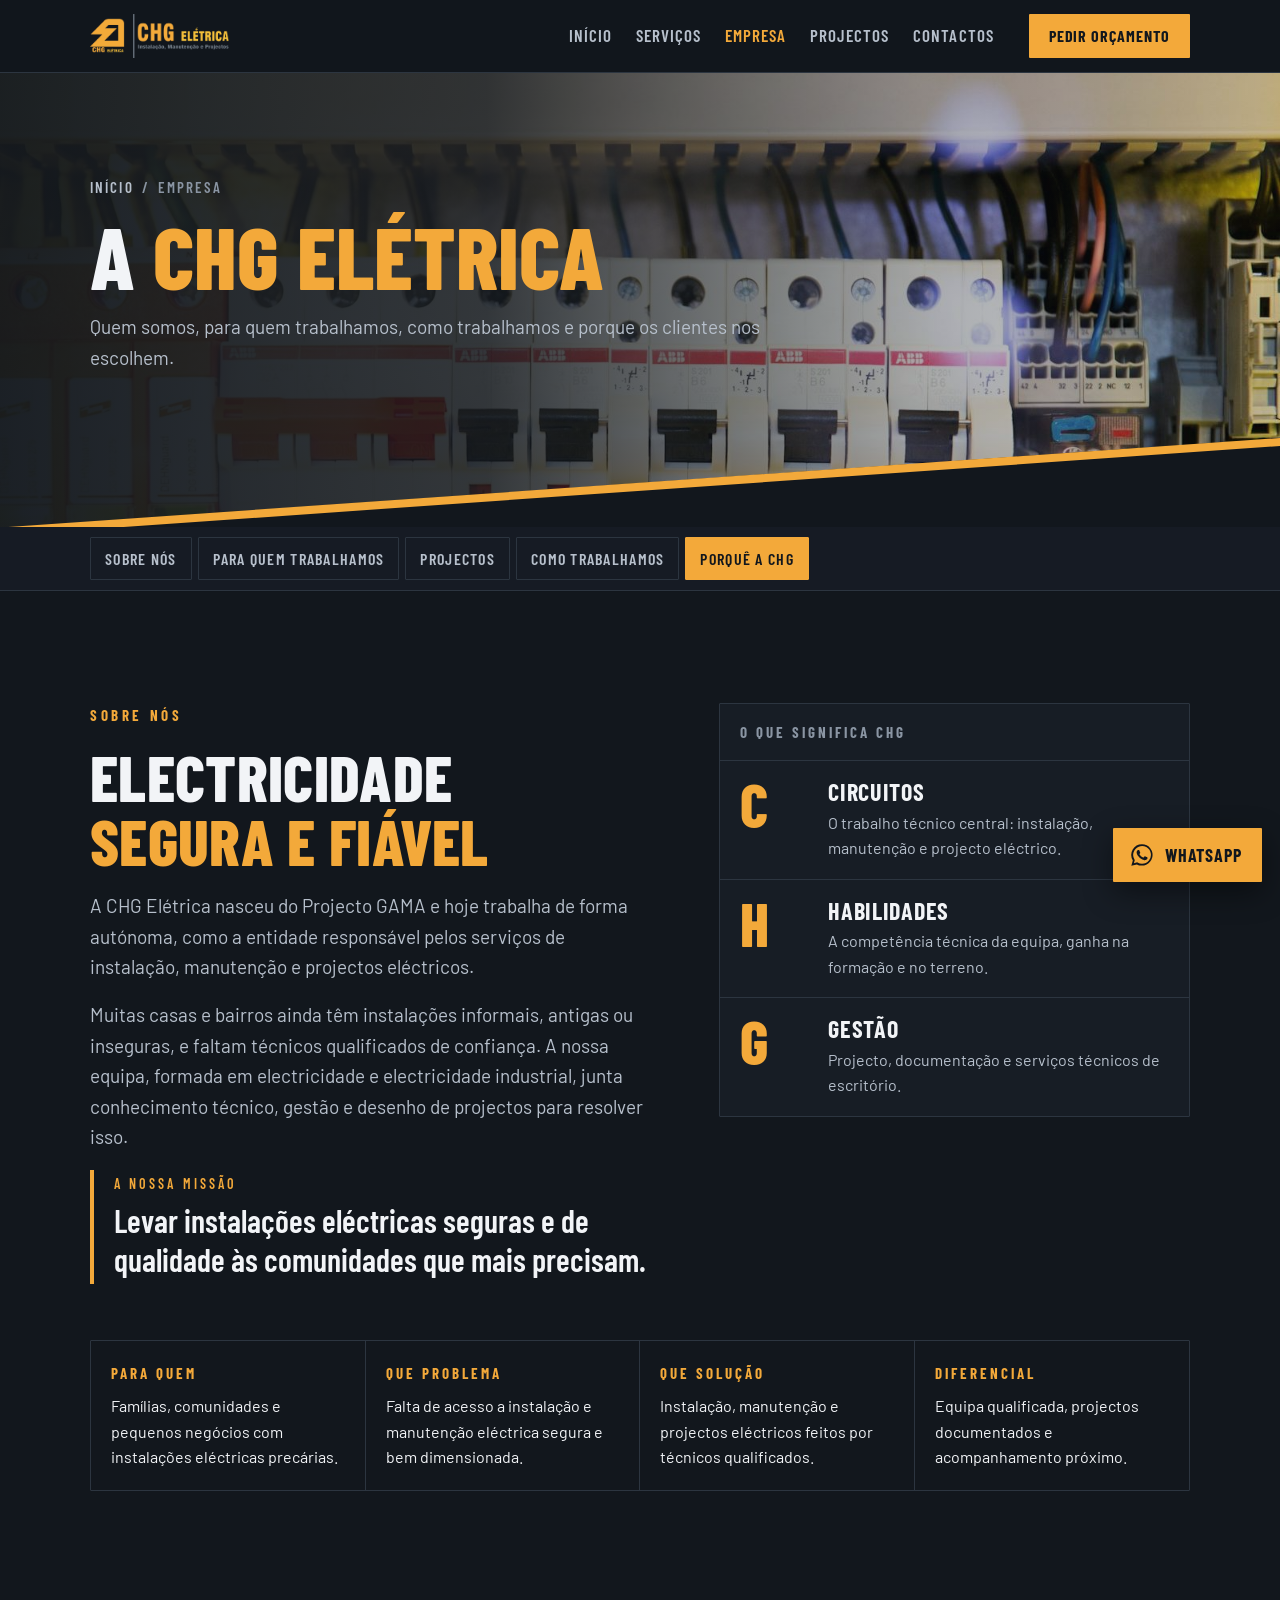
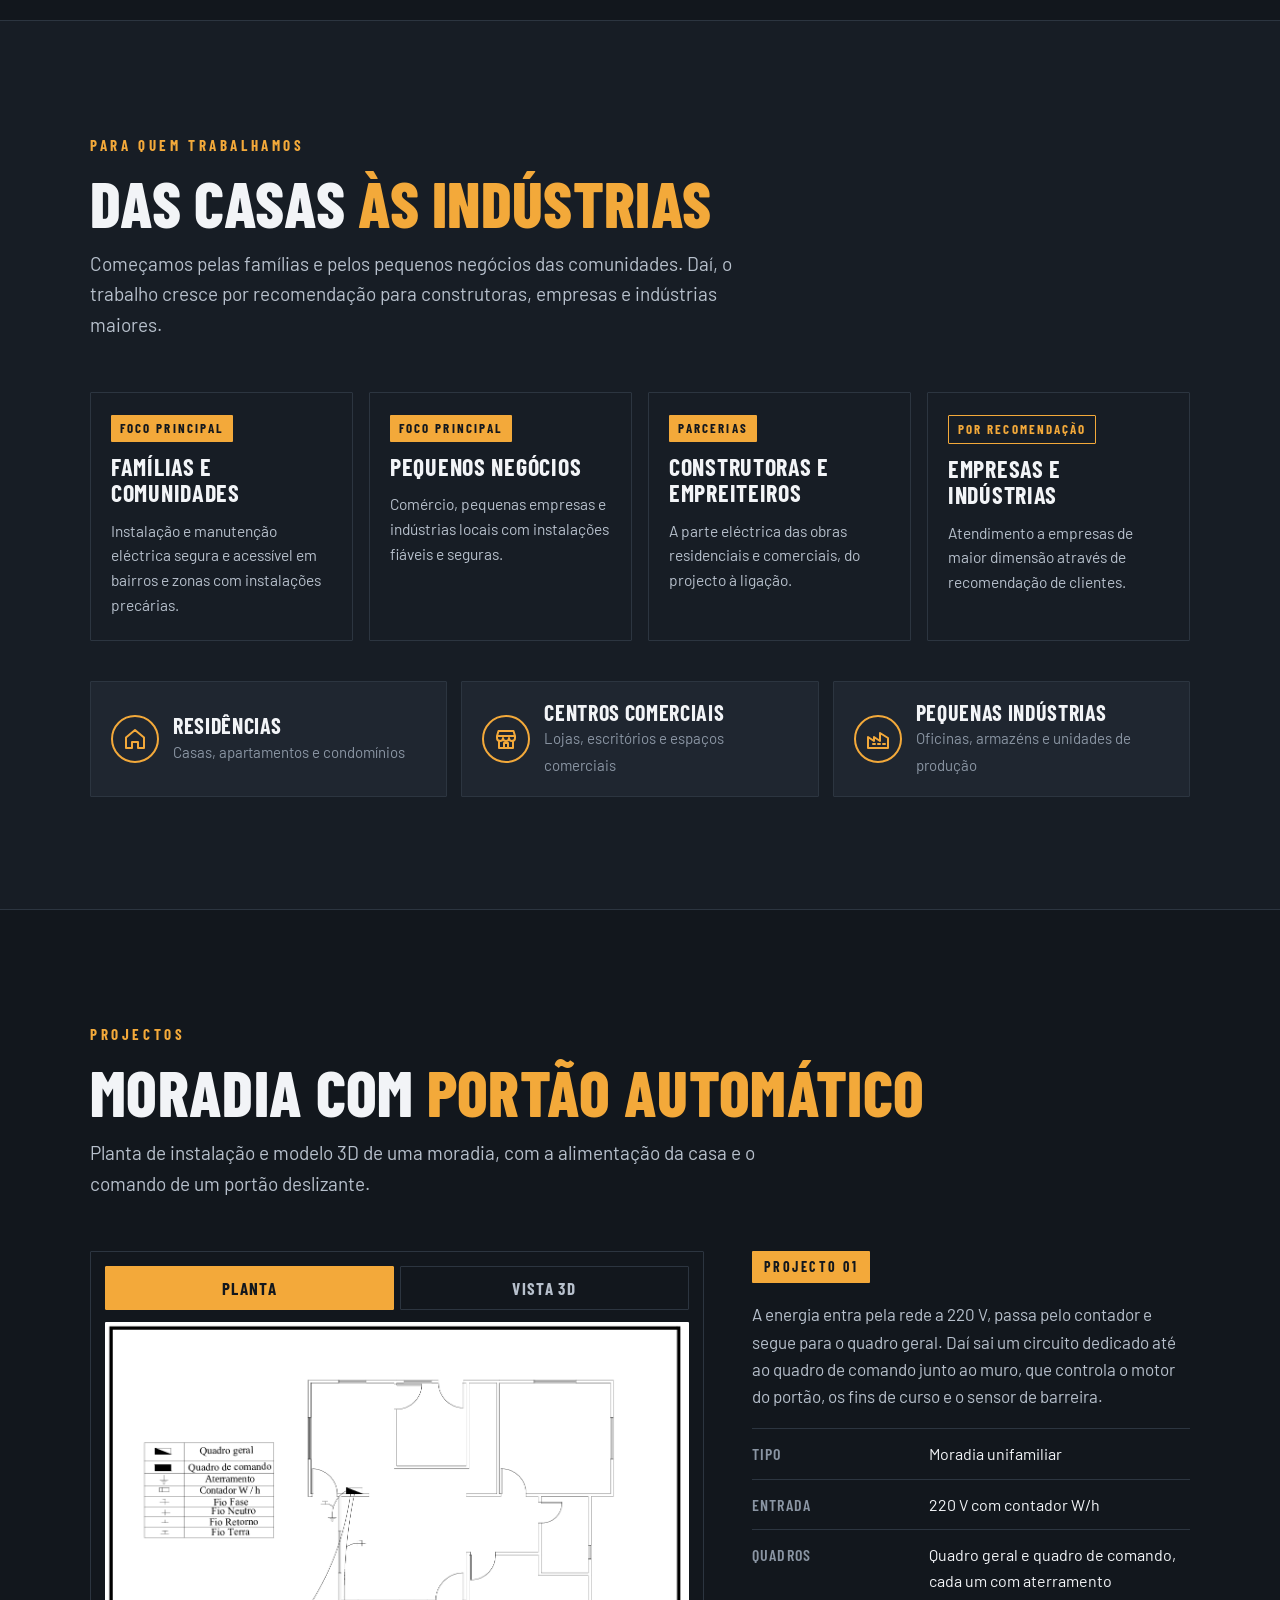
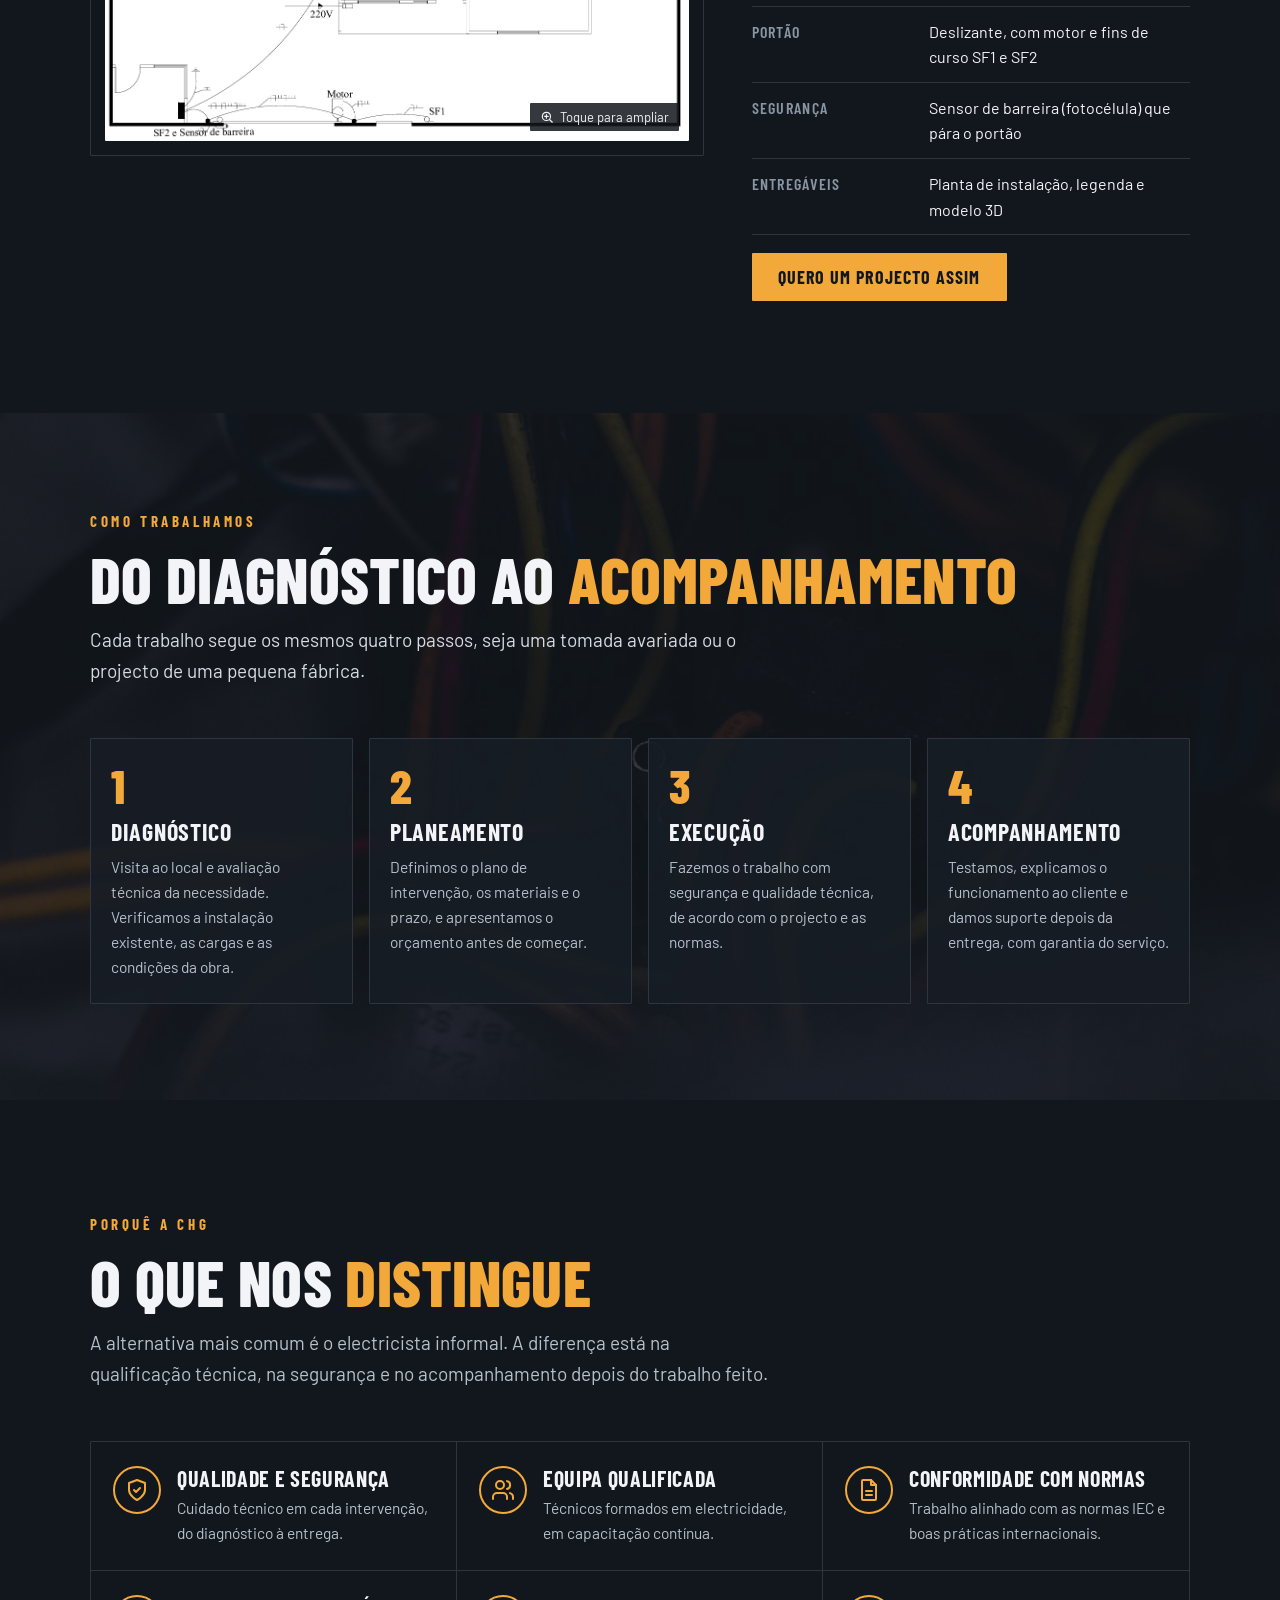
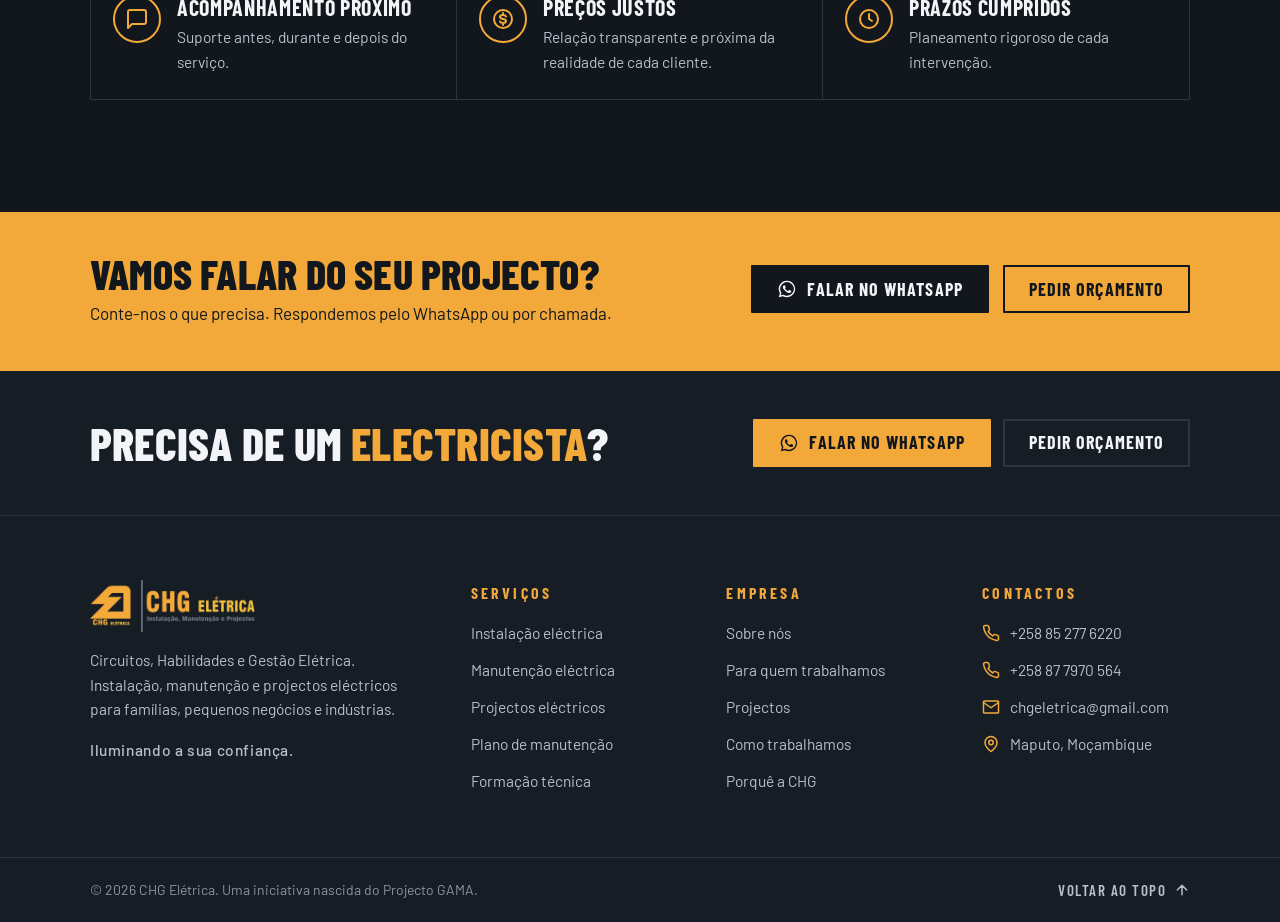
==== empresa.html @ 5b91090c "Add files via upload #0000 #Sites #Design" ====
<!doctype html>
<html lang="pt">
<head>
<meta charset="utf-8">
<meta name="viewport" content="width=device-width, initial-scale=1, viewport-fit=cover">
<link rel="icon" type="image/png" href="assets/logo-chg.png">
<title>Empresa | CHG Elétrica</title>
<meta name="description" content="Sobre a CHG Elétrica: missão, clientes, projectos, metodologia de trabalho e diferenciais.">
<link rel="preconnect" href="https://fonts.googleapis.com">
<link rel="preconnect" href="https://fonts.gstatic.com" crossorigin>
<link rel="stylesheet" href="https://fonts.googleapis.com/css2?family=Barlow+Condensed:wght@400;600;700;800&family=Barlow:wght@400;500;600&display=swap">
<link rel="stylesheet" href="assets/site.css">
</head>
<body>
<svg width="0" height="0" style="position:absolute" aria-hidden="true">
  <symbol id="i-phone" viewBox="0 0 24 24" fill="none" stroke="currentColor" stroke-width="2" stroke-linecap="round" stroke-linejoin="round"><path d="M22 16.92v3a2 2 0 0 1-2.18 2 19.79 19.79 0 0 1-8.63-3.07 19.5 19.5 0 0 1-6-6 19.79 19.79 0 0 1-3.07-8.67A2 2 0 0 1 4.11 2h3a2 2 0 0 1 2 1.72c.13.96.36 1.9.7 2.81a2 2 0 0 1-.45 2.11L8.09 9.91a16 16 0 0 0 6 6l1.27-1.27a2 2 0 0 1 2.11-.45c.91.34 1.85.57 2.81.7A2 2 0 0 1 22 16.92z"/></symbol>
  <symbol id="i-mail" viewBox="0 0 24 24" fill="none" stroke="currentColor" stroke-width="2" stroke-linecap="round" stroke-linejoin="round"><rect x="2" y="4" width="20" height="16" rx="1"/><path d="m22 6-10 7L2 6"/></symbol>
  <symbol id="i-pin" viewBox="0 0 24 24" fill="none" stroke="currentColor" stroke-width="2" stroke-linecap="round" stroke-linejoin="round"><path d="M20 10c0 6-8 12-8 12S4 16 4 10a8 8 0 0 1 16 0z"/><circle cx="12" cy="10" r="3"/></symbol>
  <symbol id="i-wa" viewBox="0 0 24 24" fill="currentColor"><path d="M12.04 2a9.9 9.9 0 0 0-8.5 15l-1.4 5 5.1-1.34A9.9 9.9 0 1 0 12.04 2zm0 18.1a8.2 8.2 0 0 1-4.18-1.15l-.3-.18-3.03.8.81-2.95-.2-.3a8.2 8.2 0 1 1 6.9 3.78zm4.5-6.14c-.25-.12-1.46-.72-1.69-.8-.23-.08-.39-.12-.56.12-.16.25-.64.8-.79.97-.14.16-.29.18-.54.06a6.7 6.7 0 0 1-3.32-2.9c-.25-.43.25-.4.72-1.33.08-.16.04-.3-.02-.43-.06-.12-.56-1.34-.76-1.84-.2-.48-.4-.41-.56-.42h-.48a.92.92 0 0 0-.66.31 2.8 2.8 0 0 0-.87 2.07 4.85 4.85 0 0 0 1.02 2.58 11.1 11.1 0 0 0 4.25 3.76c1.58.68 2.2.74 2.99.62.48-.07 1.46-.6 1.67-1.18.2-.58.2-1.08.14-1.18-.06-.11-.22-.17-.47-.29z"/></symbol>
  <symbol id="i-copy" viewBox="0 0 24 24" fill="none" stroke="currentColor" stroke-width="2" stroke-linecap="round" stroke-linejoin="round"><rect x="9" y="9" width="12" height="12" rx="1"/><path d="M5 15H4a1 1 0 0 1-1-1V4a1 1 0 0 1 1-1h10a1 1 0 0 1 1 1v1"/></symbol>
  <symbol id="i-plug" viewBox="0 0 24 24" fill="none" stroke="currentColor" stroke-width="2" stroke-linecap="round" stroke-linejoin="round"><path d="M9 2v6M15 2v6M6 8h12v3a6 6 0 0 1-12 0zM12 17v5"/></symbol>
  <symbol id="i-wrench" viewBox="0 0 24 24" fill="none" stroke="currentColor" stroke-width="2" stroke-linecap="round" stroke-linejoin="round"><path d="M14.7 6.3a1 1 0 0 0 0 1.4l1.6 1.6a1 1 0 0 0 1.4 0l3.77-3.77a6 6 0 0 1-7.94 7.94l-6.91 6.91a2.12 2.12 0 0 1-3-3l6.91-6.91a6 6 0 0 1 7.94-7.94l-3.76 3.76z"/></symbol>
  <symbol id="i-ruler" viewBox="0 0 24 24" fill="none" stroke="currentColor" stroke-width="2" stroke-linecap="round" stroke-linejoin="round"><path d="M13 7 8.7 2.7a2.41 2.41 0 0 0-3.4 0L2.7 5.3a2.41 2.41 0 0 0 0 3.4L7 13M8 6l2-2M18 16l2-2M17 11l4.3 4.3c.94.94.94 2.46 0 3.4l-2.6 2.6c-.94.94-2.46.94-3.4 0L11 17M21.17 6.81a1 1 0 0 0-3.99-3.99L3.84 16.17a2 2 0 0 0-.5.83l-1.32 4.35a.5.5 0 0 0 .62.62l4.35-1.32a2 2 0 0 0 .83-.5zM15 5l4 4"/></symbol>
  <symbol id="i-home" viewBox="0 0 24 24" fill="none" stroke="currentColor" stroke-width="2" stroke-linecap="round" stroke-linejoin="round"><path d="M3 10.5 12 3l9 7.5V21h-6v-6H9v6H3z"/></symbol>
  <symbol id="i-store" viewBox="0 0 24 24" fill="none" stroke="currentColor" stroke-width="2" stroke-linecap="round" stroke-linejoin="round"><path d="M3 9l1.5-5h15L21 9M3 9h18v2a3 3 0 0 1-6 0 3 3 0 0 1-6 0 3 3 0 0 1-6 0zM5 13.5V21h14v-7.5M10 21v-5h4v5"/></symbol>
  <symbol id="i-factory" viewBox="0 0 24 24" fill="none" stroke="currentColor" stroke-width="2" stroke-linecap="round" stroke-linejoin="round"><path d="M2 21V10l6 4v-4l6 4V6l8 5v10zM2 21h20M7 17h2M12 17h2M17 17h2"/></symbol>
  <symbol id="i-box" viewBox="0 0 24 24" fill="none" stroke="currentColor" stroke-width="2" stroke-linecap="round" stroke-linejoin="round"><path d="M21 8 12 3 3 8v8l9 5 9-5zM3 8l9 5 9-5M12 13v8"/></symbol>
  <symbol id="i-cal" viewBox="0 0 24 24" fill="none" stroke="currentColor" stroke-width="2" stroke-linecap="round" stroke-linejoin="round"><rect x="3" y="4" width="18" height="18" rx="1"/><path d="M16 2v4M8 2v4M3 10h18M8 15l2.5 2.5L16 13"/></symbol>
  <symbol id="i-hand" viewBox="0 0 24 24" fill="none" stroke="currentColor" stroke-width="2" stroke-linecap="round" stroke-linejoin="round"><path d="M17 20h-6l-6-6 2-2 4 3V5a1.5 1.5 0 0 1 3 0v6h3a3 3 0 0 1 3 3v3a3 3 0 0 1-3 3zM8 3l-2-1M4 6 2 5"/></symbol>
  <symbol id="i-cap" viewBox="0 0 24 24" fill="none" stroke="currentColor" stroke-width="2" stroke-linecap="round" stroke-linejoin="round"><path d="M22 9 12 4 2 9l10 5 10-5zM6 11v5c0 1.5 2.7 3 6 3s6-1.5 6-3v-5M22 9v6"/></symbol>
  <symbol id="i-shield" viewBox="0 0 24 24" fill="none" stroke="currentColor" stroke-width="2" stroke-linecap="round" stroke-linejoin="round"><path d="M12 22s8-4 8-10V5l-8-3-8 3v7c0 6 8 10 8 10z"/><path d="m9 12 2 2 4-4"/></symbol>
  <symbol id="i-users" viewBox="0 0 24 24" fill="none" stroke="currentColor" stroke-width="2" stroke-linecap="round" stroke-linejoin="round"><circle cx="9" cy="7" r="4"/><path d="M2 21v-2a4 4 0 0 1 4-4h6a4 4 0 0 1 4 4v2M16 3.1a4 4 0 0 1 0 7.8M22 21v-2a4 4 0 0 0-3-3.9"/></symbol>
  <symbol id="i-doc" viewBox="0 0 24 24" fill="none" stroke="currentColor" stroke-width="2" stroke-linecap="round" stroke-linejoin="round"><path d="M14 2H6a1 1 0 0 0-1 1v18a1 1 0 0 0 1 1h12a1 1 0 0 0 1-1V7z"/><path d="M14 2v5h5M9 13h6M9 17h6"/></symbol>
  <symbol id="i-chat" viewBox="0 0 24 24" fill="none" stroke="currentColor" stroke-width="2" stroke-linecap="round" stroke-linejoin="round"><path d="M21 15a2 2 0 0 1-2 2H7l-4 4V5a2 2 0 0 1 2-2h14a2 2 0 0 1 2 2z"/></symbol>
  <symbol id="i-coin" viewBox="0 0 24 24" fill="none" stroke="currentColor" stroke-width="2" stroke-linecap="round" stroke-linejoin="round"><circle cx="12" cy="12" r="9"/><path d="M15 9.5c-.5-1-1.6-1.5-3-1.5-1.7 0-3 .8-3 2s1.3 1.7 3 2 3 .8 3 2-1.3 2-3 2c-1.4 0-2.5-.5-3-1.5M12 6v2M12 16v2"/></symbol>
  <symbol id="i-clock" viewBox="0 0 24 24" fill="none" stroke="currentColor" stroke-width="2" stroke-linecap="round" stroke-linejoin="round"><circle cx="12" cy="12" r="9"/><path d="M12 7v5l3 2"/></symbol>
  <symbol id="i-zoom" viewBox="0 0 24 24" fill="none" stroke="currentColor" stroke-width="2" stroke-linecap="round" stroke-linejoin="round"><circle cx="11" cy="11" r="7"/><path d="m21 21-4.3-4.3M11 8v6M8 11h6"/></symbol>
  <symbol id="i-x" viewBox="0 0 24 24" fill="none" stroke="currentColor" stroke-width="2.4" stroke-linecap="round"><path d="M6 6l12 12M18 6 6 18"/></symbol>
  <symbol id="i-menu" viewBox="0 0 24 24" fill="none" stroke="currentColor" stroke-width="2.2" stroke-linecap="round"><path d="M4 7h16M4 12h16M4 17h16"/></symbol>
  <symbol id="i-up" viewBox="0 0 24 24" fill="none" stroke="currentColor" stroke-width="2.2" stroke-linecap="round" stroke-linejoin="round"><path d="M12 19V5M5 12l7-7 7 7"/></symbol>
</svg>
<header class="top" id="top">
  <div class="wrap">
    <a class="brand" href="index.html" aria-label="CHG Elétrica, início"><img src="assets/logo-chg.png" alt="CHG Elétrica"></a>
    <nav class="nav" id="nav" aria-label="Principal">
      <a href="index.html">Início</a>
      <a href="servicos.html">Serviços</a>
      <a href="empresa.html" aria-current="page">Empresa</a>
      <a href="empresa.html#projectos">Projectos</a>
      <a href="index.html#orcamento">Contactos</a>
    </nav>
    <a class="btn btn-amber cta-top" href="index.html#orcamento">Pedir orçamento</a>
    <button class="menu-btn" id="menuBtn" type="button" aria-label="Abrir menu" aria-expanded="false" aria-controls="nav"><svg><use href="#i-menu"/></svg></button>
  </div>
</header>
<main>
<section class="page-hero" id="pageHero">
  <img src="assets/hero-quadro.jpg" alt="">
  <svg class="hero-stripe" viewBox="0 0 1000 100" preserveAspectRatio="none" aria-hidden="true"><path d="M0 100L1000 0V9L0 109Z" fill="#F3A93A"/></svg>
  <div class="wrap">
    <nav class="crumbs" aria-label="Caminho"><a href="index.html">Início</a><span>/</span><span>Empresa</span></nav>
    <h1>A <span>CHG Elétrica</span></h1>
    <p class="lead">Quem somos, para quem trabalhamos, como trabalhamos e porque os clientes nos escolhem.</p>
  </div>
</section>

<nav class="subnav" aria-label="Secções desta página">
  <div class="wrap">
    <a href="#sobre">Sobre nós</a>
    <a href="#clientes">Para quem trabalhamos</a>
    <a href="#projectos">Projectos</a>
    <a href="#como-trabalhamos">Como trabalhamos</a>
    <a href="#porque">Porquê a CHG</a>
  </div>
</nav>

<section class="section" id="sobre">
  <div class="wrap">
    <div class="about">
      <div class="about-text">
        <p class="eyebrow">Sobre nós</p>
        <h2>Electricidade <em>segura e fiável</em></h2>
        <p class="lead">A CHG Elétrica nasceu do Projecto GAMA e hoje trabalha de forma autónoma, como a entidade responsável pelos serviços de instalação, manutenção e projectos eléctricos.</p>
        <p class="lead">Muitas casas e bairros ainda têm instalações informais, antigas ou inseguras, e faltam técnicos qualificados de confiança. A nossa equipa, formada em electricidade e electricidade industrial, junta conhecimento técnico, gestão e desenho de projectos para resolver isso.</p>
        <p class="mission"><small>A nossa missão</small>Levar instalações eléctricas seguras e de qualidade às comunidades que mais precisam.</p>
      </div>
      <div class="acronym" aria-label="O significado de CHG">
        <div class="acronym-head">O que significa CHG</div>
        <div class="acr"><span class="L">C</span><div><b>Circuitos</b><p>O trabalho técnico central: instalação, manutenção e projecto eléctrico.</p></div></div>
        <div class="acr"><span class="L">H</span><div><b>Habilidades</b><p>A competência técnica da equipa, ganha na formação e no terreno.</p></div></div>
        <div class="acr"><span class="L">G</span><div><b>Gestão</b><p>Projecto, documentação e serviços técnicos de escritório.</p></div></div>
      </div>
    </div>
    <dl class="value">
      <div><dt>Para quem</dt><dd>Famílias, comunidades e pequenos negócios com instalações eléctricas precárias.</dd></div>
      <div><dt>Que problema</dt><dd>Falta de acesso a instalação e manutenção eléctrica segura e bem dimensionada.</dd></div>
      <div><dt>Que solução</dt><dd>Instalação, manutenção e projectos eléctricos feitos por técnicos qualificados.</dd></div>
      <div><dt>Diferencial</dt><dd>Equipa qualificada, projectos documentados e acompanhamento próximo.</dd></div>
    </dl>
  </div>
</section>

<section class="section alt" id="clientes">
  <div class="wrap">
    <div class="section-head">
      <p class="eyebrow">Para quem trabalhamos</p>
      <h2>Das casas <em>às indústrias</em></h2>
      <p class="lead">Começamos pelas famílias e pelos pequenos negócios das comunidades. Daí, o trabalho cresce por recomendação para construtoras, empresas e indústrias maiores.</p>
    </div>
    <div class="audience">
      <div class="aud"><span class="tag">Foco principal</span><b>Famílias e comunidades</b><p>Instalação e manutenção eléctrica segura e acessível em bairros e zonas com instalações precárias.</p></div>
      <div class="aud"><span class="tag">Foco principal</span><b>Pequenos negócios</b><p>Comércio, pequenas empresas e indústrias locais com instalações fiáveis e seguras.</p></div>
      <div class="aud"><span class="tag">Parcerias</span><b>Construtoras e empreiteiros</b><p>A parte eléctrica das obras residenciais e comerciais, do projecto à ligação.</p></div>
      <div class="aud"><span class="tag alt">Por recomendação</span><b>Empresas e indústrias</b><p>Atendimento a empresas de maior dimensão através de recomendação de clientes.</p></div>
    </div>
    <div class="sectors" style="margin-top:clamp(28px,4vw,40px)">
      <div class="sector"><span class="ic-ring"><svg><use href="#i-home"/></svg></span><span><b>Residências</b><small>Casas, apartamentos e condomínios</small></span></div>
      <div class="sector"><span class="ic-ring"><svg><use href="#i-store"/></svg></span><span><b>Centros comerciais</b><small>Lojas, escritórios e espaços comerciais</small></span></div>
      <div class="sector"><span class="ic-ring"><svg><use href="#i-factory"/></svg></span><span><b>Pequenas indústrias</b><small>Oficinas, armazéns e unidades de produção</small></span></div>
    </div>
  </div>
</section>

<section class="section" id="projectos">
  <div class="wrap">
    <div class="section-head">
      <p class="eyebrow">Projectos</p>
      <h2>Moradia com <em>portão automático</em></h2>
      <p class="lead">Planta de instalação e modelo 3D de uma moradia, com a alimentação da casa e o comando de um portão deslizante.</p>
    </div>
    <div class="proj">
      <div class="viewer">
        <div class="tabs" role="tablist" aria-label="Vistas do projecto">
          <button class="tab" role="tab" id="tab-planta" aria-selected="true" aria-controls="stage" data-src="assets/projecto01-planta.png" data-alt="Planta de instalação eléctrica da moradia com portão automático">Planta</button>
          <button class="tab" role="tab" id="tab-3d" aria-selected="false" aria-controls="stage" data-src="assets/projecto01-3d.jpg" data-alt="Vista 3D da moradia">Vista 3D</button>
        </div>
        <button class="stage" id="stage" type="button" role="tabpanel" aria-labelledby="tab-planta" aria-label="Ampliar imagem">
          <img id="stageImg" src="assets/projecto01-planta.png" alt="Planta de instalação eléctrica da moradia com portão automático">
          <span class="zoom-hint"><svg><use href="#i-zoom"/></svg>Toque para ampliar</span>
        </button>
      </div>
      <div class="proj-info">
        <span class="badge">Projecto 01</span>
        <p class="lead" style="font-size:17px">A energia entra pela rede a 220 V, passa pelo contador e segue para o quadro geral. Daí sai um circuito dedicado até ao quadro de comando junto ao muro, que controla o motor do portão, os fins de curso e o sensor de barreira.</p>
        <dl class="spec">
          <div><dt>Tipo</dt><dd>Moradia unifamiliar</dd></div>
          <div><dt>Entrada</dt><dd>220 V com contador W/h</dd></div>
          <div><dt>Quadros</dt><dd>Quadro geral e quadro de comando, cada um com aterramento</dd></div>
          <div><dt>Portão</dt><dd>Deslizante, com motor e fins de curso SF1 e SF2</dd></div>
          <div><dt>Segurança</dt><dd>Sensor de barreira (fotocélula) que pára o portão</dd></div>
          <div><dt>Entregáveis</dt><dd>Planta de instalação, legenda e modelo 3D</dd></div>
        </dl>
        <a class="btn btn-amber" href="index.html#orcamento" data-service="Projectos" style="justify-self:start">Quero um projecto assim</a>
      </div>
    </div>
  </div>
</section>

<section class="band" id="como-trabalhamos">
  <img src="assets/faixa-cabos.jpg" alt="" loading="lazy">
  <div class="wrap">
    <div class="section-head">
      <p class="eyebrow">Como trabalhamos</p>
      <h2>Do diagnóstico ao <em>acompanhamento</em></h2>
      <p class="lead" style="color:#D5DBE3">Cada trabalho segue os mesmos quatro passos, seja uma tomada avariada ou o projecto de uma pequena fábrica.</p>
    </div>
    <ol class="steps">
      <li><b>Diagnóstico</b><p>Visita ao local e avaliação técnica da necessidade. Verificamos a instalação existente, as cargas e as condições da obra.</p></li>
      <li><b>Planeamento</b><p>Definimos o plano de intervenção, os materiais e o prazo, e apresentamos o orçamento antes de começar.</p></li>
      <li><b>Execução</b><p>Fazemos o trabalho com segurança e qualidade técnica, de acordo com o projecto e as normas.</p></li>
      <li><b>Acompanhamento</b><p>Testamos, explicamos o funcionamento ao cliente e damos suporte depois da entrega, com garantia do serviço.</p></li>
    </ol>
  </div>
</section>

<section class="section" id="porque">
  <div class="wrap">
    <div class="section-head">
      <p class="eyebrow">Porquê a CHG</p>
      <h2>O que nos <em>distingue</em></h2>
      <p class="lead">A alternativa mais comum é o electricista informal. A diferença está na qualificação técnica, na segurança e no acompanhamento depois do trabalho feito.</p>
    </div>
    <div class="diffs">
      <div class="diff"><span class="ic-ring"><svg><use href="#i-shield"/></svg></span><div><b>Qualidade e segurança</b><p>Cuidado técnico em cada intervenção, do diagnóstico à entrega.</p></div></div>
      <div class="diff"><span class="ic-ring"><svg><use href="#i-users"/></svg></span><div><b>Equipa qualificada</b><p>Técnicos formados em electricidade, em capacitação contínua.</p></div></div>
      <div class="diff"><span class="ic-ring"><svg><use href="#i-doc"/></svg></span><div><b>Conformidade com normas</b><p>Trabalho alinhado com as normas IEC e boas práticas internacionais.</p></div></div>
      <div class="diff"><span class="ic-ring"><svg><use href="#i-chat"/></svg></span><div><b>Acompanhamento próximo</b><p>Suporte antes, durante e depois do serviço.</p></div></div>
      <div class="diff"><span class="ic-ring"><svg><use href="#i-coin"/></svg></span><div><b>Preços justos</b><p>Relação transparente e próxima da realidade de cada cliente.</p></div></div>
      <div class="diff"><span class="ic-ring"><svg><use href="#i-clock"/></svg></span><div><b>Prazos cumpridos</b><p>Planeamento rigoroso de cada intervenção.</p></div></div>
    </div>
  </div>
</section>

<section class="cta-band">
  <div class="wrap">
    <div style="display:grid;gap:6px">
      <h2>Vamos falar do seu projecto?</h2>
      <p>Conte-nos o que precisa. Respondemos pelo WhatsApp ou por chamada.</p>
    </div>
    <div class="hero-actions" style="margin:0">
      <a class="btn btn-ink" href="https://wa.me/258852776220" target="_blank" rel="noopener"><svg><use href="#i-wa"/></svg>Falar no WhatsApp</a>
      <a class="btn btn-line-ink" href="index.html#orcamento">Pedir orçamento</a>
    </div>
  </div>
</section>
</main>
<footer class="foot">
  <div class="foot-cta">
    <div class="wrap">
      <h2>Precisa de um <em>electricista</em>?</h2>
      <div class="foot-cta-actions">
        <a class="btn btn-amber" href="https://wa.me/258852776220" target="_blank" rel="noopener"><svg><use href="#i-wa"/></svg>Falar no WhatsApp</a>
        <a class="btn btn-ghost" href="index.html#orcamento">Pedir orçamento</a>
      </div>
    </div>
  </div>
  <div class="wrap foot-grid">
    <div class="foot-brand">
      <img src="assets/logo-chg.png" alt="CHG Elétrica">
      <p>Circuitos, Habilidades e Gestão Elétrica. Instalação, manutenção e projectos eléctricos para famílias, pequenos negócios e indústrias.</p>
      <p class="slogan">Iluminando a sua confiança.</p>
    </div>
    <nav class="foot-col" aria-label="Serviços">
      <h4>Serviços</h4>
      <a href="servicos.html#instalacao">Instalação eléctrica</a>
      <a href="servicos.html#manutencao">Manutenção eléctrica</a>
      <a href="servicos.html#projectos">Projectos eléctricos</a>
      <a href="servicos.html#plano">Plano de manutenção</a>
      <a href="servicos.html#formacao">Formação técnica</a>
    </nav>
    <nav class="foot-col" aria-label="Empresa">
      <h4>Empresa</h4>
      <a href="empresa.html#sobre">Sobre nós</a>
      <a href="empresa.html#clientes">Para quem trabalhamos</a>
      <a href="empresa.html#projectos">Projectos</a>
      <a href="empresa.html#como-trabalhamos">Como trabalhamos</a>
      <a href="empresa.html#porque">Porquê a CHG</a>
    </nav>
    <div class="foot-col">
      <h4>Contactos</h4>
      <span class="line"><svg><use href="#i-phone"/></svg>+258 85 277 6220</span>
      <span class="line"><svg><use href="#i-phone"/></svg>+258 87 7970 564</span>
      <span class="line"><svg><use href="#i-mail"/></svg>chgeletrica@gmail.com</span>
      <span class="line"><svg><use href="#i-pin"/></svg>Maputo, Moçambique</span>
    </div>
  </div>
  <div class="foot-bottom">
    <div class="wrap">
      <p>© <span id="yr">2026</span> CHG Elétrica. Uma iniciativa nascida do Projecto GAMA.</p>
      <a class="to-top" href="#top">Voltar ao topo <svg><use href="#i-up"/></svg></a>
    </div>
  </div>
</footer>
<a class="wa-float" href="https://wa.me/258852776220?text=Ol%C3%A1%20CHG%20El%C3%A9trica%2C%20gostaria%20de%20pedir%20informa%C3%A7%C3%B5es." target="_blank" rel="noopener" aria-label="Falar pelo WhatsApp"><svg><use href="#i-wa"/></svg><span>WhatsApp</span></a>

<dialog class="lb" id="lightbox" aria-label="Imagem ampliada">
  <div class="lb-inner">
    <img id="lbImg" src="assets/projecto01-planta.png" alt="">
    <button class="lb-close" id="lbClose" type="button" aria-label="Fechar"><svg><use href="#i-x"/></svg></button>
  </div>
</dialog>

<div class="toast" id="toast" role="status" aria-live="polite" hidden></div>

<script src="assets/site.js"></script>
</body>
</html>
---- assets/site.css ----
/* Layout: marca escura com cortes diagonais e faixas âmbar, como no panfleto; cantos rectos (1px); secções em coluna única com grelhas que empilham no telemóvel */
:root{
  --bg:#12171D;          /* grafite */
  --bg-2:#171D25;        /* superfície */
  --bg-3:#1F2630;        /* cartões */
  --line:#2C3540;
  --fg:#F2F4F7;
  --fg-2:#B7C0CC;
  --fg-3:#8A95A3;
  --amber:#F3A93A;
  --amber-2:#F9C13A;
  --ink:#12171D;
  --ok:#5BC08A;
  --err:#F07A6A;
  --r:1px;
  --display:'Barlow Condensed','Arial Narrow',Arial,sans-serif;
  --body:'Barlow','Segoe UI',Roboto,Helvetica,Arial,sans-serif;
  --wrap:1180px;
  --gutter:clamp(16px,4vw,40px);
  color-scheme:dark;
}
*{box-sizing:border-box}
[hidden]{display:none!important}
html{scroll-behavior:smooth;scroll-padding-top:84px}
@media (prefers-reduced-motion:reduce){html{scroll-behavior:auto}*{animation:none!important;transition:none!important}}
body{margin:0;background:var(--bg);color:var(--fg);font-family:var(--body);font-size:17px;line-height:1.6;-webkit-font-smoothing:antialiased}
img{max-width:100%;display:block}
a{color:var(--amber)}
a:focus-visible,button:focus-visible,input:focus-visible,select:focus-visible,textarea:focus-visible{outline:3px solid var(--amber-2);outline-offset:3px}
.wrap{width:100%;max-width:var(--wrap);margin-inline:auto;padding-inline:var(--gutter)}
h1,h2,h3{font-family:var(--display);line-height:1;margin:0;text-wrap:balance}
h2{font-size:clamp(38px,5.4vw,64px);font-weight:800;text-transform:uppercase;letter-spacing:.005em}
h2 em{font-style:normal;color:var(--amber)}
h3{font-size:clamp(24px,2.6vw,30px);font-weight:700;text-transform:uppercase;letter-spacing:.02em}
p{margin:0}
.eyebrow{font-family:var(--display);font-weight:700;font-size:15px;letter-spacing:.24em;text-transform:uppercase;color:var(--amber)}
.lead{color:var(--fg-2);font-size:clamp(17px,1.6vw,19px);max-width:62ch}
.section{padding-block:clamp(64px,9vw,112px)}
.section.alt{background:var(--bg-2);border-block:1px solid var(--line)}
.section-head{display:grid;gap:14px;margin-bottom:clamp(32px,5vw,52px)}
.muted{color:var(--fg-3)}

/* Botões */
.btn{display:inline-flex;align-items:center;justify-content:center;gap:10px;min-height:48px;padding:0 24px;border-radius:var(--r);border:2px solid transparent;font-family:var(--display);font-weight:700;font-size:18px;letter-spacing:.06em;text-transform:uppercase;text-decoration:none;cursor:pointer;white-space:nowrap;transition:transform .15s ease,background-color .15s ease,border-color .15s ease}
.btn:hover{transform:translateY(-1px)}
.btn-amber{background:var(--amber);color:var(--ink)}
.btn-amber:hover{background:var(--amber-2)}
.btn-ghost{background:transparent;color:var(--fg);border-color:var(--line)}
.btn-ghost:hover{border-color:var(--amber);color:var(--amber)}
.btn svg{width:20px;height:20px;flex-shrink:0}

/* Cabeçalho */
.top{position:sticky;top:env(safe-area-inset-top,0px);z-index:50;background:rgba(18,23,29,.94);backdrop-filter:blur(10px);-webkit-backdrop-filter:blur(10px);border-bottom:1px solid var(--line)}
.top .wrap{display:flex;align-items:center;gap:24px;min-height:72px}
.brand img{height:44px;width:auto}
.nav{display:flex;gap:2px;margin-left:auto}
.nav a{white-space:nowrap;color:var(--fg-2);text-decoration:none;font-family:var(--display);font-weight:600;font-size:17px;letter-spacing:.06em;text-transform:uppercase;padding:10px 11px;border-radius:var(--r)}
.nav a:hover{color:var(--fg);background:var(--bg-3)}
.top .btn{min-height:44px;padding:0 18px;font-size:16px}
.menu-btn{display:none;margin-left:auto;width:46px;height:46px;border-radius:var(--r);border:1px solid var(--line);background:var(--bg-3);color:var(--fg);cursor:pointer;align-items:center;justify-content:center}
.menu-btn svg{width:24px;height:24px}
@media (max-width:1120px){
  .nav,.top .cta-top{display:none}
  .menu-btn{display:inline-flex}
  .top.open .nav{display:flex;position:absolute;left:0;right:0;top:100%;flex-direction:column;gap:0;padding:8px var(--gutter) 18px;background:var(--bg);border-bottom:1px solid var(--line)}
  .top.open .nav a{padding:14px 4px;border-bottom:1px solid var(--line)}
}

/* Hero */
.hero{position:relative;overflow:hidden;background:var(--bg-2)}
.hero-photo{position:absolute;inset:0;width:100%;height:100%;object-fit:cover;object-position:60% 40%}
.hero::before{content:"";position:absolute;inset:0;background:linear-gradient(90deg,rgba(18,23,29,.96) 0%,rgba(18,23,29,.86) 38%,rgba(18,23,29,.35) 72%,rgba(18,23,29,.2) 100%);z-index:1}
.hero::after{content:"";position:absolute;left:0;right:0;bottom:-1px;height:clamp(60px,9vw,120px);background:var(--bg);clip-path:polygon(0 100%,100% 0,100% 100%);z-index:2}
.hero-stripe{position:absolute;left:0;right:0;bottom:-1px;width:100%;height:clamp(60px,9vw,120px);z-index:3;pointer-events:none}
.hero .wrap{position:relative;z-index:4;padding-block:clamp(72px,11vw,140px) clamp(110px,14vw,190px);display:grid;gap:22px}
.hero h1{font-size:clamp(56px,10vw,128px);font-weight:800;text-transform:uppercase;line-height:.9}
.hero h1 span{color:var(--amber);display:block}
.hero .lead{color:#D5DBE3}
.hero-actions{display:flex;flex-wrap:wrap;gap:14px;margin-top:8px}
.hero-meta{display:flex;flex-wrap:wrap;gap:10px 28px;margin-top:10px;font-family:var(--display);font-size:20px;font-weight:600;letter-spacing:.03em}
.hero-meta span{display:inline-flex;align-items:center;gap:8px;color:var(--fg)}
.hero-meta svg{width:18px;height:18px;color:var(--amber)}
.slogan{font-family:var(--body);font-weight:500;color:var(--amber);letter-spacing:.04em}

/* Faixa de sectores */
.sectors{display:grid;grid-template-columns:repeat(3,minmax(0,1fr));gap:14px}
.sector{display:flex;align-items:center;gap:14px;padding:18px 20px;background:var(--bg-3);border:1px solid var(--line);border-radius:var(--r)}
.ic-ring{width:48px;height:48px;border-radius:50%;border:2px solid var(--amber);display:grid;place-items:center;flex-shrink:0}
.ic-ring svg{width:24px;height:24px;color:var(--amber)}
.sector b{font-family:var(--display);font-size:22px;font-weight:700;text-transform:uppercase;letter-spacing:.03em;display:block;line-height:1.1}
.sector small{color:var(--fg-3);font-size:15px}
@media (max-width:800px){.sectors{grid-template-columns:minmax(0,1fr)}}

/* Sobre */
.about{display:grid;grid-template-columns:minmax(0,6fr) minmax(0,5fr);gap:clamp(28px,5vw,64px);align-items:start}
.about-text{display:grid;gap:18px;min-width:0}
.mission{border-left:4px solid var(--amber);padding:6px 0 6px 20px;font-family:var(--display);font-size:clamp(24px,2.8vw,32px);font-weight:600;line-height:1.2;color:var(--fg)}
.mission small{display:block;font-family:var(--display);font-size:14px;letter-spacing:.22em;text-transform:uppercase;color:var(--amber);margin-bottom:8px}
.acronym{display:grid;gap:0;border:1px solid var(--line);border-radius:var(--r);background:var(--bg-2);min-width:0}
.acronym-head{padding:16px 20px;border-bottom:1px solid var(--line);font-family:var(--display);font-size:15px;font-weight:700;letter-spacing:.2em;text-transform:uppercase;color:var(--fg-3)}
.acr{display:grid;grid-template-columns:72px minmax(0,1fr);gap:16px;align-items:start;padding:18px 20px;border-bottom:1px solid var(--line)}
.acr:last-child{border-bottom:0}
.acr .L{font-family:var(--display);font-weight:800;font-size:60px;line-height:.85;color:var(--amber)}
.acr b{font-family:var(--display);font-size:24px;font-weight:700;text-transform:uppercase;letter-spacing:.03em;display:block;line-height:1.1;margin-bottom:4px}
.acr p{color:var(--fg-2);font-size:16px}
.value{display:grid;grid-template-columns:repeat(4,minmax(0,1fr));gap:0;border:1px solid var(--line);border-radius:var(--r);margin-top:clamp(36px,5vw,56px)}
.value div{padding:20px;border-right:1px solid var(--line);display:grid;gap:8px;align-content:start;min-width:0}
.value div:last-child{border-right:0}
.value dt{font-family:var(--display);font-size:15px;font-weight:700;letter-spacing:.2em;text-transform:uppercase;color:var(--amber)}
.value dd{margin:0;color:var(--fg);font-size:16px}
@media (max-width:960px){.about{grid-template-columns:minmax(0,1fr)}.value{grid-template-columns:repeat(2,minmax(0,1fr))}.value div:nth-child(2){border-right:0}.value div:nth-child(-n+2){border-bottom:1px solid var(--line)}}
@media (max-width:560px){.value{grid-template-columns:minmax(0,1fr)}.value div{border-right:0;border-bottom:1px solid var(--line)}.value div:last-child{border-bottom:0}}

/* Serviços */
.services{display:grid;grid-template-columns:repeat(3,minmax(0,1fr));gap:20px}
.svc{display:flex;flex-direction:column;background:var(--bg-2);border:1px solid var(--line);border-radius:var(--r);overflow:hidden;min-width:0}
.svc-img{position:relative;height:210px;overflow:hidden;background:#fff;max-width:100%;border-bottom:3px solid var(--amber)}
.svc-img img{position:absolute;inset:0;width:100%;height:100%;object-fit:cover}
.svc-img.contain img{object-fit:contain;padding:10px}
.svc-body{display:grid;gap:14px;padding:22px 22px 26px;align-content:start}
.svc-tag{display:inline-flex;align-items:center;gap:8px;font-family:var(--display);font-weight:700;font-size:14px;letter-spacing:.2em;text-transform:uppercase;color:var(--amber)}
.svc-tag svg{width:18px;height:18px}
.svc p{color:var(--fg-2);font-size:16px}
.ticks{list-style:none;margin:0;padding:0;display:grid;gap:8px}
.ticks li{display:flex;gap:10px;align-items:flex-start;font-size:16px;color:var(--fg)}
.ticks li::before{content:"";width:8px;height:8px;margin-top:9px;flex-shrink:0;background:var(--amber);transform:rotate(45deg)}
.ticks li span{color:var(--fg-3)}
.scope{display:flex;flex-wrap:wrap;gap:6px}
.scope span{font-family:var(--display);font-size:14px;font-weight:600;letter-spacing:.08em;text-transform:uppercase;color:var(--fg-2);border:1px solid var(--line);border-radius:var(--r);padding:3px 9px}
.svc .btn{justify-self:start;margin-top:4px;min-height:42px;font-size:16px;padding:0 16px}
@media (max-width:1000px){.services{grid-template-columns:minmax(0,1fr);max-width:680px}.svc-img{height:200px}}
@media (max-width:640px){.svc-img{height:170px}}

/* Complementares */
.extras{display:grid;grid-template-columns:repeat(4,minmax(0,1fr));gap:16px;margin-top:clamp(36px,5vw,56px)}
.extra{display:grid;gap:10px;align-content:start;padding:20px;border:1px solid var(--line);border-radius:var(--r);background:var(--bg);min-width:0}
.extra svg{width:28px;height:28px;color:var(--amber)}
.extra b{font-family:var(--display);font-size:22px;font-weight:700;text-transform:uppercase;letter-spacing:.03em;line-height:1.1}
.extra p{color:var(--fg-2);font-size:15.5px}
@media (max-width:1000px){.extras{grid-template-columns:repeat(2,minmax(0,1fr))}}
@media (max-width:560px){.extras{grid-template-columns:minmax(0,1fr)}}

/* Público-alvo */
.audience{display:grid;grid-template-columns:repeat(4,minmax(0,1fr));gap:16px}
.aud{display:grid;gap:12px;align-content:start;padding:22px 20px;border:1px solid var(--line);border-radius:var(--r);background:var(--bg-2);min-width:0}
.aud .tag{justify-self:start;font-family:var(--display);font-size:13px;font-weight:700;letter-spacing:.16em;text-transform:uppercase;padding:3px 9px;border-radius:var(--r);background:var(--amber);color:var(--ink)}
.aud .tag.alt{background:transparent;color:var(--amber);border:1px solid var(--amber)}
.aud b{font-family:var(--display);font-size:24px;font-weight:700;text-transform:uppercase;letter-spacing:.03em;line-height:1.1}
.aud p{color:var(--fg-2);font-size:15.5px}
@media (max-width:1000px){.audience{grid-template-columns:repeat(2,minmax(0,1fr))}}
@media (max-width:560px){.audience{grid-template-columns:minmax(0,1fr)}}

/* Projectos */
.proj{display:grid;grid-template-columns:minmax(0,7fr) minmax(0,5fr);gap:clamp(24px,4vw,48px);align-items:start}
.viewer{background:var(--bg);border:1px solid var(--line);border-radius:var(--r);padding:14px;min-width:0}
.tabs{display:flex;gap:6px;margin-bottom:12px}
.tab{flex:1;min-height:44px;border-radius:var(--r);border:1px solid var(--line);background:transparent;color:var(--fg-2);font-family:var(--display);font-weight:700;font-size:17px;letter-spacing:.08em;text-transform:uppercase;cursor:pointer}
.tab[aria-selected="true"]{background:var(--amber);color:var(--ink);border-color:var(--amber)}
.stage{position:relative;background:#fff;border-radius:var(--r);overflow:hidden;cursor:zoom-in;padding:0;border:0;width:100%;display:block}
.stage img{width:100%;height:auto}
.zoom-hint{position:absolute;right:10px;bottom:10px;display:inline-flex;align-items:center;gap:6px;background:rgba(18,23,29,.85);color:var(--fg);font-size:13px;font-family:var(--body);padding:6px 10px;border-radius:var(--r)}
.zoom-hint svg{width:14px;height:14px}
.proj-info{display:grid;gap:18px;min-width:0}
.badge{justify-self:start;font-family:var(--display);font-weight:700;font-size:14px;letter-spacing:.18em;text-transform:uppercase;color:var(--ink);background:var(--amber);padding:5px 12px;border-radius:var(--r)}
.spec{display:grid;gap:0;border-top:1px solid var(--line);margin:0}
.spec div{display:grid;grid-template-columns:minmax(0,1fr) minmax(0,1.6fr);gap:14px;padding:12px 0;border-bottom:1px solid var(--line);font-size:16px}
.spec dt{color:var(--fg-3);font-family:var(--display);font-size:16px;letter-spacing:.08em;text-transform:uppercase;font-weight:600}
.spec dd{margin:0;color:var(--fg)}
@media (max-width:900px){.proj{grid-template-columns:minmax(0,1fr)}}

/* Lightbox */
dialog.lb{border:0;padding:0;background:transparent;max-width:min(1400px,96vw);width:96vw}
dialog.lb::backdrop{background:rgba(8,10,13,.88)}
.lb-inner{position:relative;background:#fff;border-radius:var(--r);overflow:auto;max-height:90vh}
.lb-inner img{width:100%;height:auto}
.lb-close{position:absolute;top:10px;right:10px;width:44px;height:44px;border-radius:var(--r);border:0;background:var(--ink);color:#fff;cursor:pointer;display:grid;place-items:center}
.lb-close svg{width:22px;height:22px}

/* Faixa com foto */
.band{position:relative;overflow:hidden}
.band > img{position:absolute;inset:0;width:100%;height:100%;object-fit:cover}
.band::before{content:"";position:absolute;inset:0;background:rgba(18,23,29,.84);z-index:1}
.band .wrap{position:relative;z-index:2;padding-block:clamp(56px,8vw,96px)}

/* Processo */
.steps{list-style:none;margin:0;padding:0;display:grid;grid-template-columns:repeat(4,minmax(0,1fr));gap:16px;counter-reset:s}
.steps li{counter-increment:s;display:grid;gap:10px;align-content:start;padding:22px 20px 24px;background:rgba(23,29,37,.88);border:1px solid var(--line);border-radius:var(--r);min-width:0}
.steps li::before{content:counter(s);font-family:var(--display);font-weight:800;font-size:48px;line-height:1;color:var(--amber)}
.steps b{font-family:var(--display);font-size:24px;font-weight:700;text-transform:uppercase;letter-spacing:.03em;line-height:1.1}
.steps p{color:var(--fg-2);font-size:15.5px}
@media (max-width:1000px){.steps{grid-template-columns:repeat(2,minmax(0,1fr))}}
@media (max-width:560px){.steps{grid-template-columns:minmax(0,1fr)}}

/* Diferenciais */
.diffs{display:grid;grid-template-columns:repeat(3,minmax(0,1fr));gap:0;border:1px solid var(--line);border-radius:var(--r)}
.diff{display:grid;grid-template-columns:auto minmax(0,1fr);gap:16px;padding:24px 22px;border-right:1px solid var(--line);border-bottom:1px solid var(--line);min-width:0}
.diff:nth-child(3n){border-right:0}
.diff:nth-last-child(-n+3){border-bottom:0}
.diff b{font-family:var(--display);font-size:22px;font-weight:700;text-transform:uppercase;letter-spacing:.03em;display:block;line-height:1.1;margin-bottom:6px}
.diff p{color:var(--fg-2);font-size:15.5px}
@media (max-width:900px){.diffs{grid-template-columns:repeat(2,minmax(0,1fr))}.diff:nth-child(3n){border-right:1px solid var(--line)}.diff:nth-child(2n){border-right:0}.diff:nth-last-child(-n+3){border-bottom:1px solid var(--line)}.diff:nth-last-child(-n+2){border-bottom:0}}
@media (max-width:560px){.diffs{grid-template-columns:minmax(0,1fr)}.diff{border-right:0!important;border-bottom:1px solid var(--line)!important}.diff:last-child{border-bottom:0!important}}

/* Orçamento */
.quote{display:grid;grid-template-columns:minmax(0,5fr) minmax(0,7fr);gap:clamp(28px,5vw,64px);align-items:start}
.quote-side{display:grid;gap:22px;min-width:0}
.form{background:var(--bg-2);border:1px solid var(--line);border-radius:var(--r);padding:clamp(20px,3vw,32px);display:grid;gap:18px;min-width:0}
.row{display:grid;grid-template-columns:repeat(2,minmax(0,1fr));gap:16px}
@media (max-width:640px){.row{grid-template-columns:minmax(0,1fr)}}
.field{display:grid;gap:7px;min-width:0}
.field label,.field legend{font-family:var(--display);font-weight:600;font-size:16px;letter-spacing:.08em;text-transform:uppercase;color:var(--fg-2)}
.field .opt{color:var(--fg-3);text-transform:none;letter-spacing:0;font-family:var(--body);font-weight:400;font-size:14px}
input,select,textarea{width:100%;min-height:48px;padding:12px 14px;border-radius:var(--r);border:1px solid var(--line);background:var(--bg);color:var(--fg);font:inherit;font-size:16px}
textarea{min-height:120px;resize:vertical}
input::placeholder,textarea::placeholder{color:var(--fg-3)}
input:focus,select:focus,textarea:focus{border-color:var(--amber)}
.field.bad input,.field.bad select,.field.bad textarea{border-color:var(--err)}
.err{color:var(--err);font-size:14px}
fieldset{border:0;padding:0;margin:0;min-width:0}
.chips{display:flex;flex-wrap:wrap;gap:10px}
.chip{position:relative}
.chip input{position:absolute;opacity:0;pointer-events:none}
.chip span{display:inline-flex;align-items:center;gap:8px;min-height:44px;padding:0 16px;border-radius:var(--r);border:1px solid var(--line);color:var(--fg-2);cursor:pointer;font-size:16px}
.chip input:checked+span{border-color:var(--amber);color:var(--ink);background:var(--amber);font-weight:600}
.chip input:focus-visible+span{outline:3px solid var(--amber-2);outline-offset:2px}
.form-foot{display:flex;flex-wrap:wrap;gap:14px;align-items:center;justify-content:space-between}
.form-foot small{color:var(--fg-3);font-size:14px;max-width:44ch}
.result{border:1px solid var(--amber);border-radius:var(--r);padding:20px;display:grid;gap:14px;background:rgba(243,169,58,.06)}
.result h3{font-size:24px}
.result pre{margin:0;white-space:pre-wrap;word-break:break-word;font-family:var(--body);font-size:15px;color:var(--fg);background:var(--bg);border:1px solid var(--line);border-radius:var(--r);padding:14px;max-height:280px;overflow:auto}
.result-actions{display:flex;flex-wrap:wrap;gap:12px}
.status{font-size:14px;color:var(--ok);min-height:1em}
@media (max-width:900px){.quote{grid-template-columns:minmax(0,1fr)}}

/* Contactos */
.contacts{display:grid;gap:12px}
.ccard{display:grid;grid-template-columns:auto minmax(0,1fr) auto;align-items:center;gap:16px;padding:16px 18px;background:var(--bg-3);border:1px solid var(--line);border-radius:var(--r)}
.ccard .ic{width:48px;height:48px;border-radius:50%;background:var(--amber);display:grid;place-items:center}
.ccard .ic svg{width:22px;height:22px;color:var(--ink)}
.ccard b{white-space:nowrap;font-family:var(--display);font-size:24px;font-weight:700;letter-spacing:.02em;display:block;line-height:1.1;font-variant-numeric:tabular-nums;user-select:all;overflow:hidden;text-overflow:ellipsis}
.ccard b.mail{font-size:21px}
.ccard small{color:var(--fg-3);font-size:14px}
.ccard .acts{display:flex;gap:8px}
.icon-btn{width:44px;height:44px;border-radius:var(--r);border:1px solid var(--line);background:var(--bg);color:var(--fg);display:grid;place-items:center;cursor:pointer;text-decoration:none}
.icon-btn:hover{border-color:var(--amber);color:var(--amber)}
.icon-btn svg{width:20px;height:20px}
@media (max-width:420px){.ccard{grid-template-columns:auto minmax(0,1fr)}.ccard .acts{grid-column:1/-1}}

/* Rodapé */
.foot{position:relative;background:var(--bg-2);border-top:4px solid var(--amber)}
.foot-cta{border-bottom:1px solid var(--line)}
.foot-cta .wrap{display:flex;flex-wrap:wrap;align-items:center;justify-content:space-between;gap:20px;padding-block:clamp(32px,5vw,48px)}
.foot-cta h2{font-size:clamp(30px,4vw,46px)}
.foot-cta-actions{display:flex;flex-wrap:wrap;gap:12px}
.foot-grid{display:grid;grid-template-columns:minmax(0,1.6fr) repeat(3,minmax(0,1fr));gap:clamp(28px,4vw,48px);padding-block:clamp(40px,6vw,64px)}
.foot-brand{display:grid;gap:16px;align-content:start}
.foot-brand img{height:52px;width:auto}
.foot-brand p{color:var(--fg-2);font-size:15.5px;max-width:42ch}
.foot-col{display:grid;gap:12px;align-content:start;min-width:0}
.foot-col h4{margin:0 0 4px;font-family:var(--display);font-size:16px;font-weight:700;letter-spacing:.2em;text-transform:uppercase;color:var(--amber)}
.foot-col a,.foot-col span{color:var(--fg-2);text-decoration:none;font-size:15.5px;overflow-wrap:anywhere}
.foot-col a:hover{color:var(--fg)}
.foot-col .line{display:flex;gap:10px;align-items:flex-start}
.foot-col .line svg{width:18px;height:18px;color:var(--amber);flex-shrink:0;margin-top:3px}
.foot-bottom{border-top:1px solid var(--line)}
.foot-bottom .wrap{display:flex;flex-wrap:wrap;align-items:center;justify-content:space-between;gap:12px 24px;padding-block:20px}
.foot-bottom p{color:var(--fg-3);font-size:14px}
.to-top{display:inline-flex;align-items:center;gap:8px;color:var(--fg-2);text-decoration:none;font-family:var(--display);font-weight:600;font-size:15px;letter-spacing:.1em;text-transform:uppercase}
.to-top:hover{color:var(--amber)}
.to-top svg{width:16px;height:16px}
@media (max-width:900px){.foot-grid{grid-template-columns:repeat(2,minmax(0,1fr))}.foot-brand{grid-column:1/-1}}
@media (max-width:480px){.foot-grid{grid-template-columns:minmax(0,1fr)}}

/* Botão WhatsApp flutuante */
.wa-float{position:fixed;right:18px;bottom:calc(18px + env(safe-area-inset-bottom,0px));z-index:60;display:inline-flex;align-items:center;gap:10px;height:54px;padding:0 20px 0 16px;border-radius:var(--r);background:var(--amber);color:var(--ink);text-decoration:none;font-family:var(--display);font-weight:700;font-size:18px;letter-spacing:.05em;text-transform:uppercase;box-shadow:0 10px 30px rgba(0,0,0,.45)}
.wa-float svg{width:26px;height:26px}
@media (max-width:560px){.wa-float span{display:none}.wa-float{padding:0;width:54px;justify-content:center}}

.toast{position:fixed;left:50%;bottom:calc(90px + env(safe-area-inset-bottom,0px));transform:translateX(-50%);background:var(--fg);color:var(--ink);padding:10px 18px;border-radius:var(--r);font-weight:600;font-size:15px;z-index:70;box-shadow:0 10px 30px rgba(0,0,0,.4)}

/* Navegação activa */
.nav a[aria-current="page"]{color:var(--amber)}

/* Páginas internas */
.page-hero{position:relative;overflow:hidden;background:var(--bg-2)}
.page-hero > img{position:absolute;inset:0;width:100%;height:100%;object-fit:cover;object-position:60% 40%}
.page-hero::before{content:"";position:absolute;inset:0;background:linear-gradient(90deg,rgba(18,23,29,.96) 0%,rgba(18,23,29,.86) 38%,rgba(18,23,29,.35) 72%,rgba(18,23,29,.2) 100%);z-index:1}
.page-hero::after{content:"";position:absolute;left:0;right:0;bottom:-1px;height:clamp(50px,7vw,96px);background:var(--bg);clip-path:polygon(0 100%,100% 0,100% 100%);z-index:2}
.page-hero .hero-stripe{height:clamp(50px,7vw,96px)}
.page-hero .wrap{position:relative;z-index:4;display:grid;gap:16px;padding-block:clamp(56px,8vw,104px) clamp(96px,12vw,160px)}
.page-hero h1{font-size:clamp(48px,7vw,88px);font-weight:800;text-transform:uppercase;line-height:.92}
.page-hero h1 span{color:var(--amber)}
.crumbs{display:flex;flex-wrap:wrap;gap:8px;font-family:var(--display);font-size:15px;font-weight:600;letter-spacing:.14em;text-transform:uppercase;color:var(--fg-3)}
.crumbs a{color:var(--fg-2);text-decoration:none}
.crumbs a:hover{color:var(--amber)}

.top{transition:transform .28s ease}
html.hide-top .top{transform:translateY(-110%)}
.subnav{position:sticky;top:calc(env(safe-area-inset-top,0px) + 72px);transition:top .28s ease;z-index:40;background:rgba(23,29,37,.96);backdrop-filter:blur(8px);-webkit-backdrop-filter:blur(8px);border-bottom:1px solid var(--line)}
.subnav .wrap{display:flex;gap:6px;overflow-x:auto;padding-block:10px;scrollbar-width:none}
.subnav .wrap::-webkit-scrollbar{display:none}
.subnav a{flex-shrink:0;white-space:nowrap;text-decoration:none;font-family:var(--display);font-weight:600;font-size:16px;letter-spacing:.08em;text-transform:uppercase;color:var(--fg-2);padding:8px 14px;border:1px solid var(--line);border-radius:var(--r)}
.subnav a:hover{color:var(--fg);border-color:var(--fg-3)}
.subnav a.on{background:var(--amber);border-color:var(--amber);color:var(--ink)}
html.has-subnav{scroll-padding-top:150px}
html.hide-top{scroll-padding-top:84px}
html.hide-top .subnav{top:env(safe-area-inset-top,0px);box-shadow:0 8px 24px rgba(0,0,0,.35)}

.detail{display:grid;grid-template-columns:minmax(0,7fr) minmax(0,5fr);gap:clamp(28px,5vw,64px);align-items:start}
.detail.rev{grid-template-columns:minmax(0,5fr) minmax(0,7fr)}
.detail.rev .detail-media{order:-1}
.detail-text{display:grid;gap:20px;min-width:0}
.detail-media{display:grid;gap:14px;min-width:0}
.frame{position:relative;height:300px;overflow:hidden;background:#fff;border:1px solid var(--line);border-bottom:3px solid var(--amber);border-radius:var(--r)}
.frame img{position:absolute;inset:0;width:100%;height:100%;object-fit:cover}
.frame.contain img{object-fit:contain;padding:12px}
.frame-cap{font-size:14px;color:var(--fg-3)}
.facts{display:grid;gap:0;border:1px solid var(--line);border-radius:var(--r);background:var(--bg-2)}
.facts div{display:grid;grid-template-columns:minmax(0,1fr) minmax(0,1.5fr);gap:14px;padding:12px 16px;border-bottom:1px solid var(--line);font-size:15.5px}
.facts div:last-child{border-bottom:0}
.facts dt{font-family:var(--display);font-weight:600;font-size:15px;letter-spacing:.1em;text-transform:uppercase;color:var(--fg-3)}
.facts dd{margin:0}
@media (max-width:900px){.detail,.detail.rev{grid-template-columns:minmax(0,1fr)}.detail.rev .detail-media{order:0}.frame{height:230px}}
@media (max-width:560px){.frame{height:190px}}

.cards3{display:grid;grid-template-columns:repeat(3,minmax(0,1fr));gap:14px}
.card{display:grid;gap:10px;align-content:start;padding:20px;border:1px solid var(--line);border-radius:var(--r);background:var(--bg-2);min-width:0}
.card svg{width:26px;height:26px;color:var(--amber)}
.card b{font-family:var(--display);font-size:22px;font-weight:700;text-transform:uppercase;letter-spacing:.03em;line-height:1.1}
.card p{color:var(--fg-2);font-size:15.5px}
@media (max-width:800px){.cards3{grid-template-columns:minmax(0,1fr)}}

.plans{display:grid;grid-template-columns:repeat(2,minmax(0,1fr));gap:16px}
.plan{display:grid;gap:14px;align-content:start;padding:24px;border:1px solid var(--line);border-top:4px solid var(--amber);border-radius:var(--r);background:var(--bg-2);min-width:0}
.plan h3{font-size:30px}
.plan .freq{font-family:var(--display);font-size:15px;font-weight:700;letter-spacing:.18em;text-transform:uppercase;color:var(--amber)}
@media (max-width:700px){.plans{grid-template-columns:minmax(0,1fr)}}

.cta-band{background:var(--amber);color:var(--ink)}
.cta-band .wrap{display:flex;flex-wrap:wrap;align-items:center;justify-content:space-between;gap:18px;padding-block:clamp(28px,4vw,40px)}
.cta-band h2{font-size:clamp(28px,3.6vw,42px);color:var(--ink)}
.cta-band p{font-size:17px;max-width:56ch}
.btn-ink{background:var(--ink);color:var(--fg)}
.btn-ink:hover{background:#000}
.btn-line-ink{background:transparent;color:var(--ink);border-color:var(--ink)}

.more{display:inline-flex;align-items:center;gap:8px;font-family:var(--display);font-weight:700;font-size:16px;letter-spacing:.1em;text-transform:uppercase;color:var(--amber);text-decoration:none}
.more:hover{color:var(--amber-2)}
.more svg{width:16px;height:16px;transform:rotate(90deg)}
.sep{border:0;border-top:1px solid var(--line);margin:0}
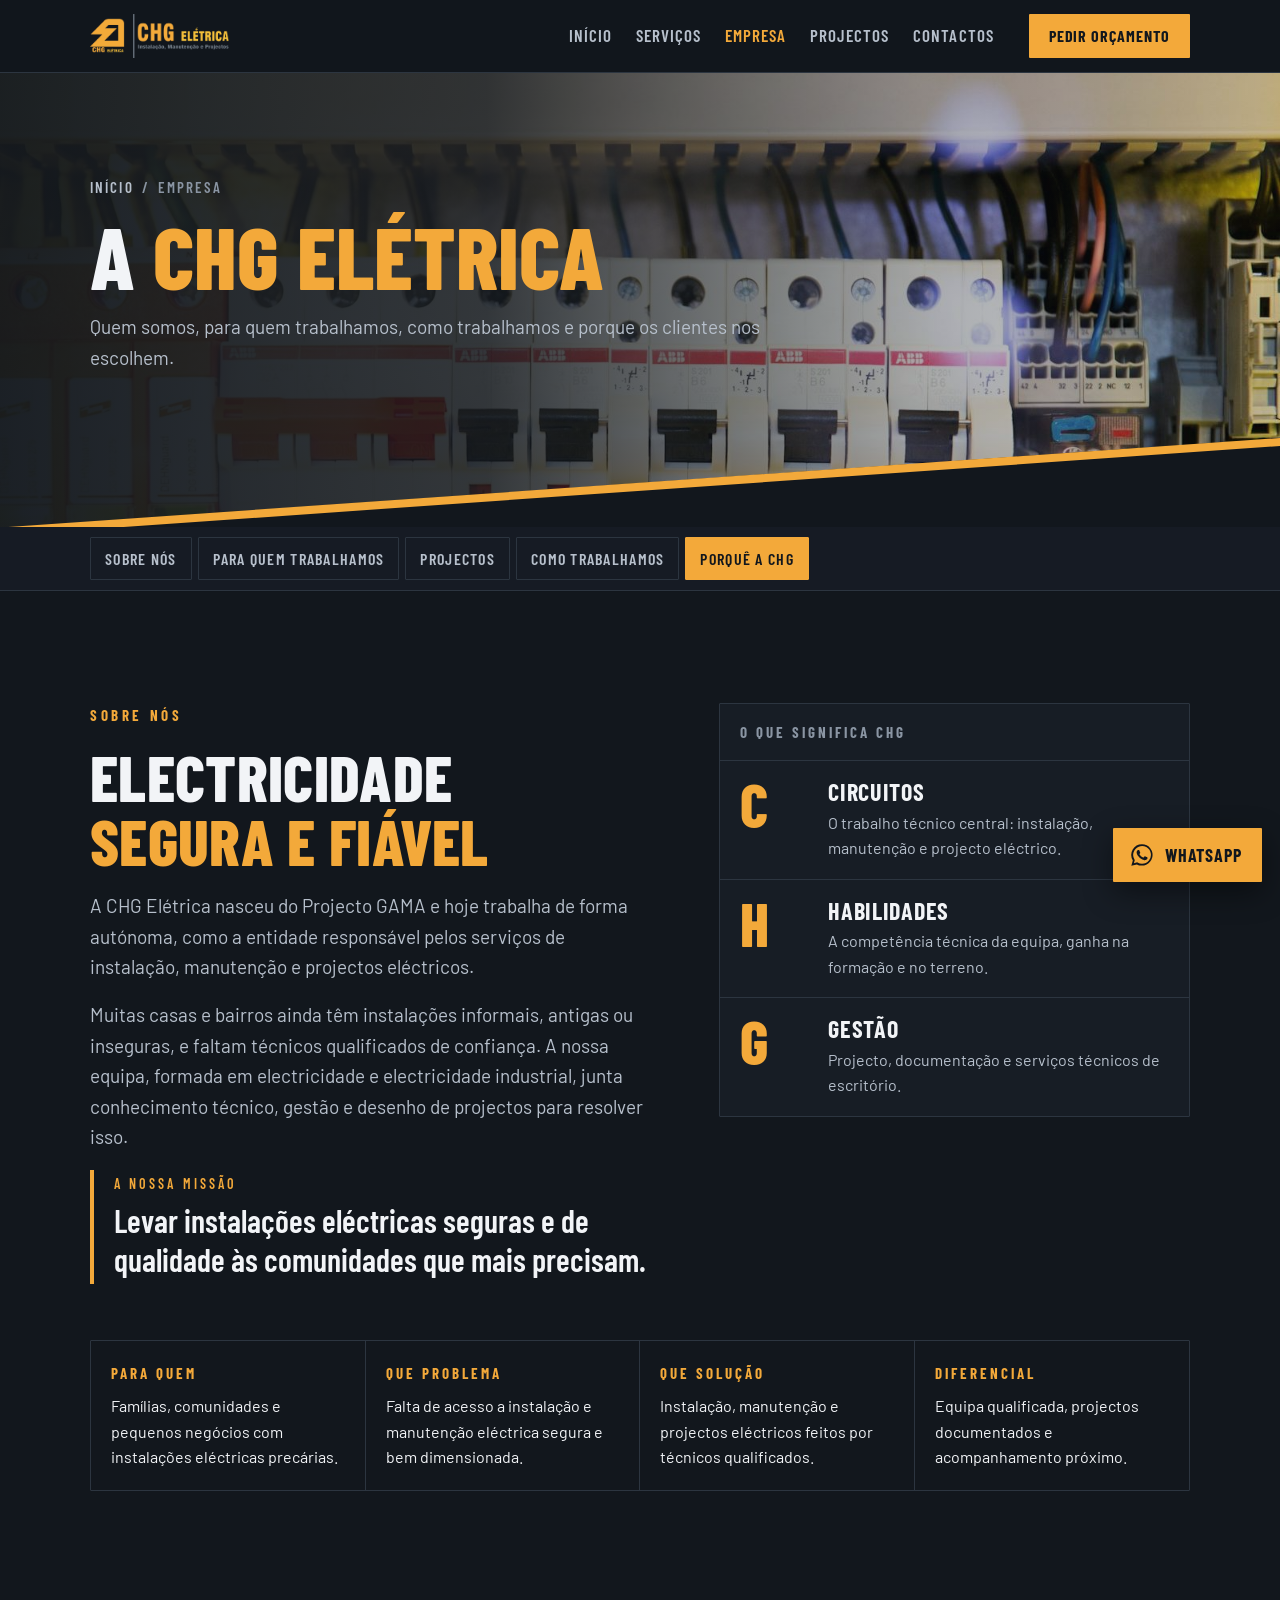
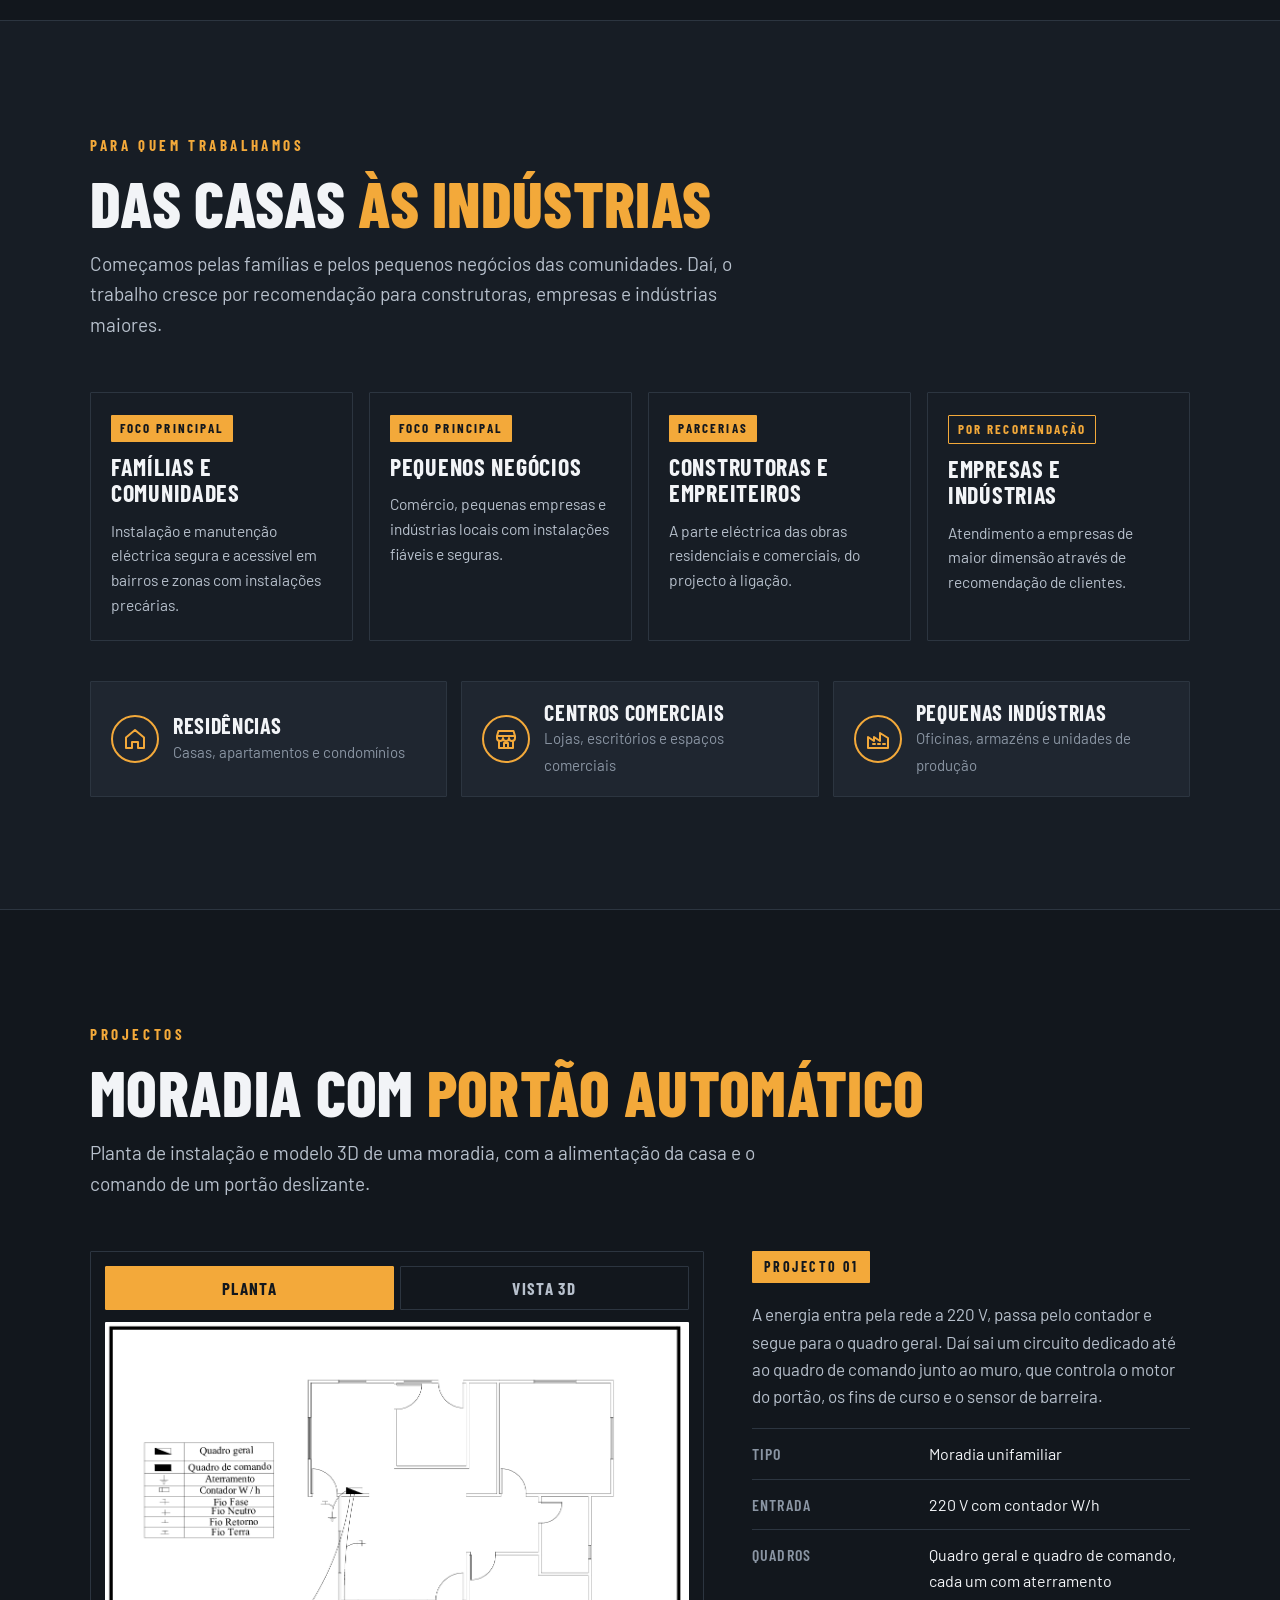
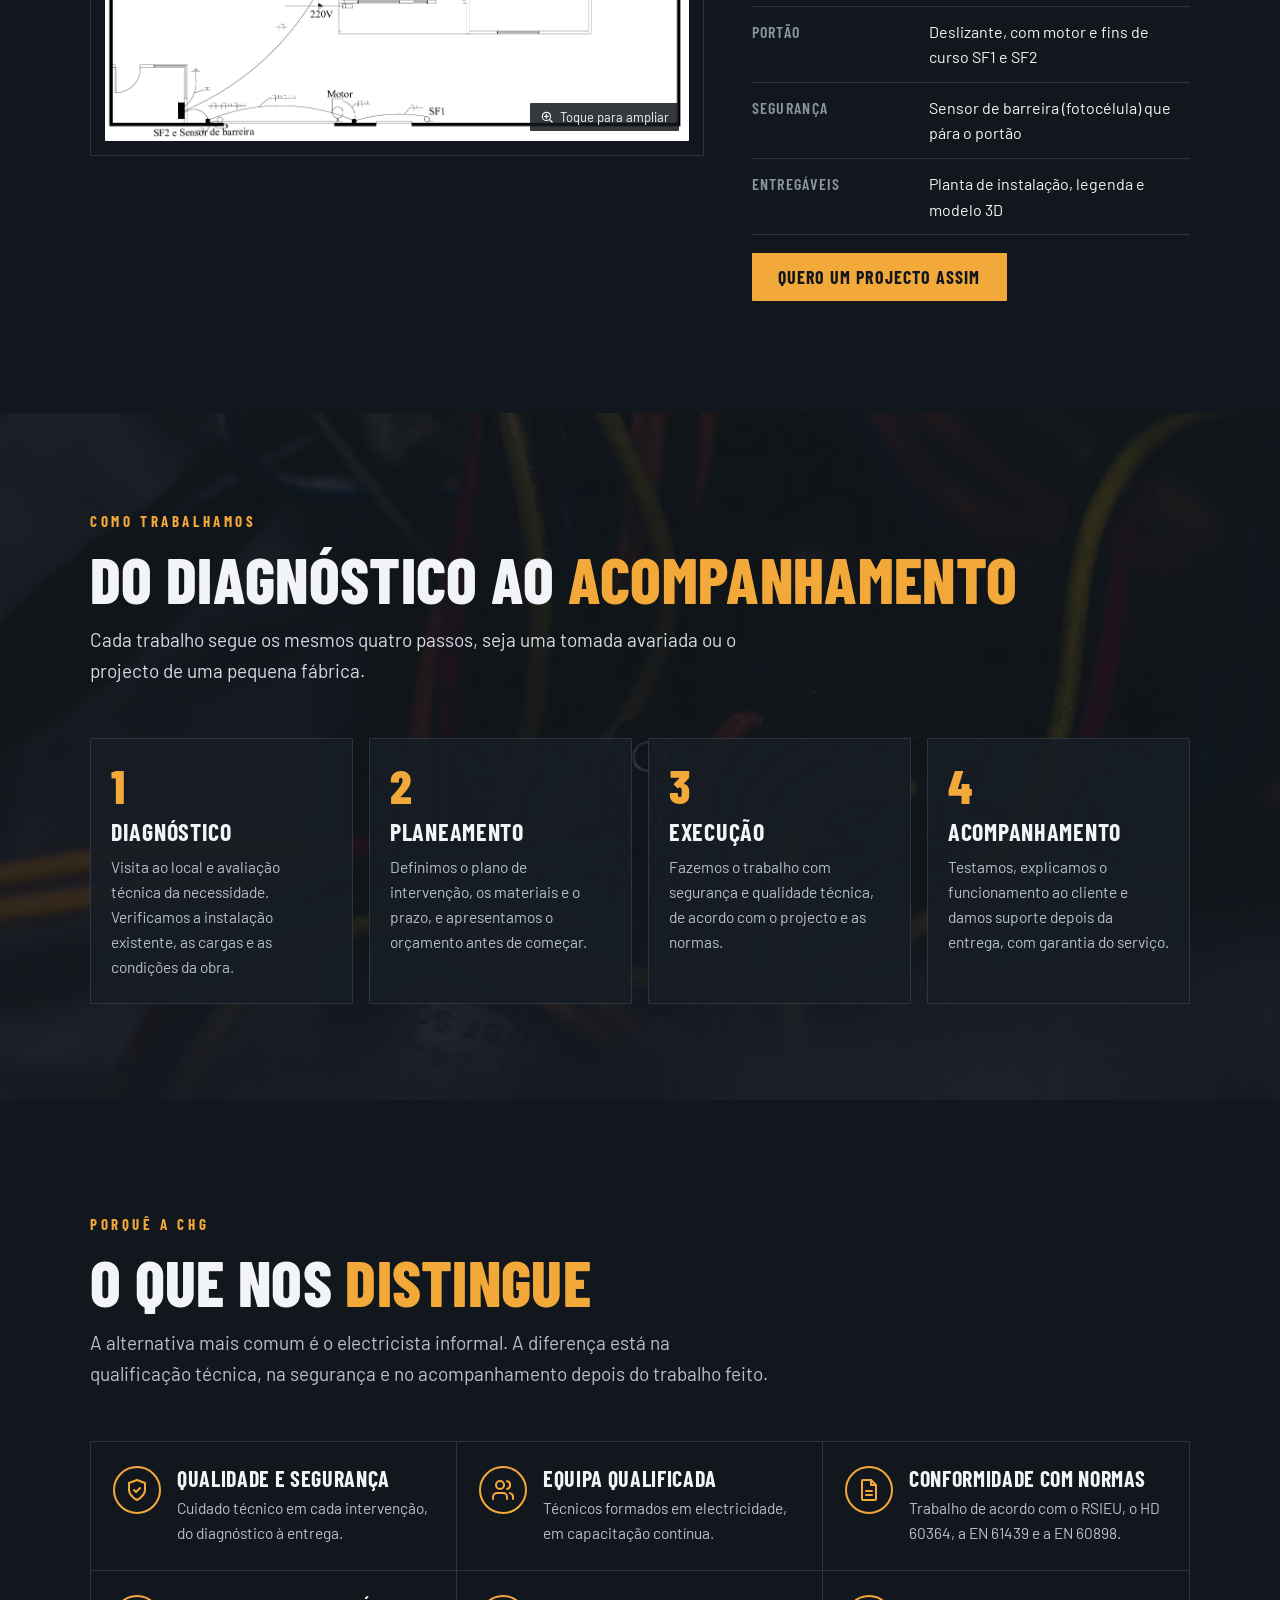
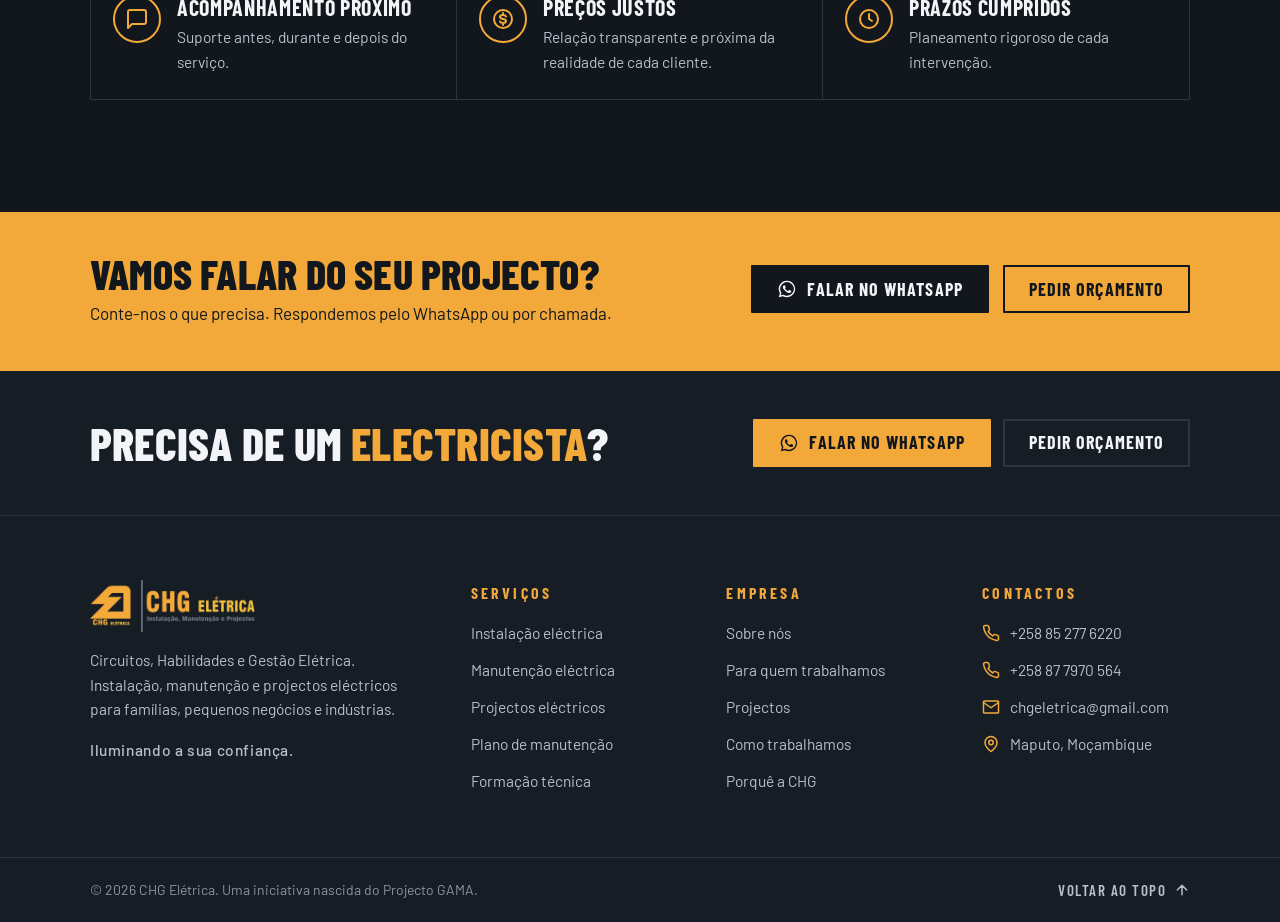
==== commit 00862e22: "Primeiro commit" ====
--- a/empresa.html
+++ b/empresa.html
@@ -183,7 +183,7 @@
     <div class="diffs">
       <div class="diff"><span class="ic-ring"><svg><use href="#i-shield"/></svg></span><div><b>Qualidade e segurança</b><p>Cuidado técnico em cada intervenção, do diagnóstico à entrega.</p></div></div>
       <div class="diff"><span class="ic-ring"><svg><use href="#i-users"/></svg></span><div><b>Equipa qualificada</b><p>Técnicos formados em electricidade, em capacitação contínua.</p></div></div>
-      <div class="diff"><span class="ic-ring"><svg><use href="#i-doc"/></svg></span><div><b>Conformidade com normas</b><p>Trabalho alinhado com as normas IEC e boas práticas internacionais.</p></div></div>
+      <div class="diff"><span class="ic-ring"><svg><use href="#i-doc"/></svg></span><div><b>Conformidade com normas</b><p>Trabalho de acordo com o RSIEU, o HD 60364, a EN 61439 e a EN 60898.</p></div></div>
       <div class="diff"><span class="ic-ring"><svg><use href="#i-chat"/></svg></span><div><b>Acompanhamento próximo</b><p>Suporte antes, durante e depois do serviço.</p></div></div>
       <div class="diff"><span class="ic-ring"><svg><use href="#i-coin"/></svg></span><div><b>Preços justos</b><p>Relação transparente e próxima da realidade de cada cliente.</p></div></div>
       <div class="diff"><span class="ic-ring"><svg><use href="#i-clock"/></svg></span><div><b>Prazos cumpridos</b><p>Planeamento rigoroso de cada intervenção.</p></div></div>
